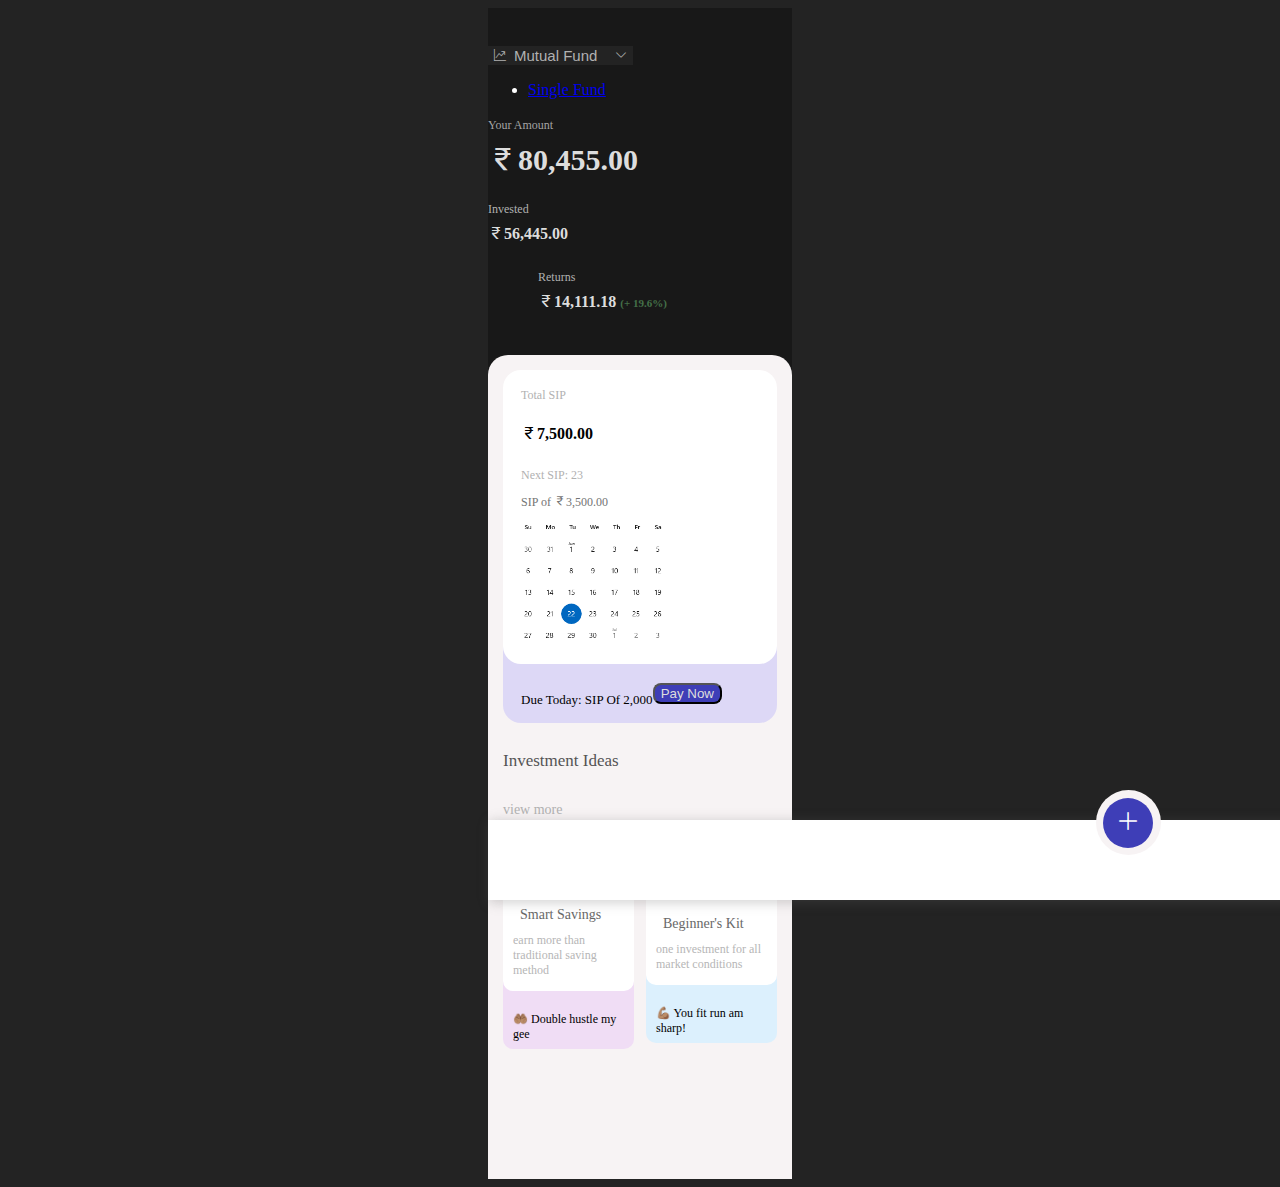
==== UI-1/index.html @ 88e8d6d8 "update" ====
<!DOCTYPE html>
<html lang="en">
<head>
    <meta charset="UTF-8">
    <meta http-equiv="X-UA-Compatible" content="IE=edge">
    <meta name="viewport" content="width=device-width, initial-scale=1.0">
    <title>Wallet UI</title>
    <link rel="stylesheet" href="assets/css/style.css">
    <link href="https://cdn.jsdelivr.net/npm/bootstrap@5.3.0-alpha1/dist/css/bootstrap.min.css" rel="stylesheet" integrity="sha384-GLhlTQ8iRABdZLl6O3oVMWSktQOp6b7In1Zl3/Jr59b6EGGoI1aFkw7cmDA6j6gD" crossorigin="anonymous">
    <link rel="stylesheet" href="https://cdn.jsdelivr.net/npm/bootstrap-icons@1.10.3/font/bootstrap-icons.css">
    <link rel="stylesheet" href="https://cdnjs.cloudflare.com/ajax/libs/font-awesome/6.2.1/css/all.min.css" integrity="sha512-MV7K8+y+gLIBoVD59lQIYicR65iaqukzvf/nwasF0nqhPay5w/9lJmVM2hMDcnK1OnMGCdVK+iQrJ7lzPJQd1w==" crossorigin="anonymous" referrerpolicy="no-referrer" />
</head>
<body>
    <section class="balance-section">
        <div class="container">
            <div class="dropdown">
                <button class="btn btn-secondary dropdown-toggle" type="button" data-bs-toggle="dropdown" aria-expanded="false">
                    <i class="bi bi-graph-up-arrow text-white"></i> Mutual Fund
                </button>
                <ul class="dropdown-menu bg-dark">
                  <li><a class="dropdown-item text-white" href="#">Single Fund</a></li>
                </ul>
            </div>
            <div class="balance-amt mt-3">
                <small>Your Amount</small>
                <h2><i class="bi bi-currency-rupee"></i>80,455.00</h2>
                <div class="extra-amt d-flex justify-content-start align-items-center">
                    <div class="col-lg-5 single-extra">
                        <div class="title">Invested</div>
                        <h5><i class="bi bi-currency-rupee"></i>56,445.00</h5>
                    </div>
                    <div class="col-lg-7 single-extra">
                        <div class="title">Returns</div>
                        <h5><i class="bi bi-currency-rupee"></i>14,111.18 <span>(+ 19.6%)</span></h5>
                    </div>
                </div>
            </div>
        </div>
    </section>

    <section class="main-section">
        <div class="sip-wrap">
            <div class="sip-top d-flex justify-content-between align-items-center">
                <div class="left">
                    <div class="child">
                        <div class="title">Total SIP</div>
                        <h4><i class="bi bi-currency-rupee"></i>7,500.00</h4>
                    </div>
                    <div class="child">
                        <div class="title">Next SIP: 23</div>
                        <p>SIP of <i class="bi bi-currency-rupee"></i>3,500.00</p>
                    </div>
                </div>
                <div class="right">
                    <img src="assets/img/controls-calendar-monthview (1).png" alt="" width="145" height="auto" class="img-fluid">
                </div>
            </div>
            <div class="sip-bottom d-flex justify-content-between align-items-center">
                <p>Due Today: SIP Of 2,000</p>
                <button class="btn btn-custom btn-sm">Pay Now</button>
            </div>
        </div>

        <div class="invest-area">
            <div class="header d-flex justify-content-between align-items-center">
                <h5>Investment Ideas</h5>
                <span>view more</span>
            </div>
            <div class="invest-body">
                <div class="single">
                    <div class="top">
                        <div class="header d-flex justify-content-start align-items-center">
                            <img src="assets/img/toppng.com-flower-bouquet-chess-2017-clip-art-white-small-flowers-1214x1590.png" class="img-fluid" alt="">
                            <p>Smart Savings</p>
                        </div>
                        <div class="body">
                            <p>earn more than traditional saving method</p>
                        </div>
                    </div>
                    <div class="bottom">
                        <p>🤲🏽 Double hustle my gee</p>
                    </div>
                </div>
                <div class="single">
                    <div class="top">
                        <div class="header d-flex justify-content-start align-items-center">
                            <img src="assets/img/pngfind.com-real-flower-png-1543551 (1).png" class="img-fluid" alt="">
                            <p>Beginner's Kit</p>
                        </div>
                        <div class="body">
                            <p>one investment for all market conditions</p>
                        </div>
                    </div>
                    <div class="bottom">
                        <p>💪🏽 You fit run am sharp!</p>
                    </div>
                </div>
            </div>
        </div>
    </section>

    <div class="bottom-nav">
        <div class="btn-wrap">
            <div class="btn-outer">
                <div class="plus-button"><i class="bi bi-plus-lg"></i></div>
            </div>
        </div>
        <div class="nav-links">
            <div class="single">
                <a href="#"><i class="fa-solid fa-house"></i></a>
                <a href="#"><i class="fa-solid fa-coins"></i></a>
            </div>
            <div class="single">
                <a href="#"><i class="fa-solid fa-file-lines"></i></a>
                <a href="#"><i class="fa-solid fa-user"></i></a>
            </div>
        </div>
    </div>

    <script src="https://cdn.jsdelivr.net/npm/bootstrap@5.3.0-alpha1/dist/js/bootstrap.bundle.min.js" integrity="sha384-w76AqPfDkMBDXo30jS1Sgez6pr3x5MlQ1ZAGC+nuZB+EYdgRZgiwxhTBTkF7CXvN" crossorigin="anonymous"></script>
</body>
</html>
---- UI-1/assets/css/style.css ----
:root {
    --black: #181818;
    --black-fade: #232323;
    --green: #447048;
    --gray: #F7F3F4;
    --purple: #DDD8F6;
    --blue: #3E3EB7;
    --off-white: #b1b1b1;
}

.balance-section {
    background: var(--black);
    padding: 38px 0px;
    color: #fff;
}

.balance-section .dropdown button {
    background: var(--black-fade);
    border: none;
    font-size: 15px;
    color: var(--off-white);
    display: flex;
    align-items: center;
}

.balance-section .dropdown button i {
    font-size: 12px;
    color: var(--off-white);
    margin-right: 8px;
}
.dropdown-toggle::after {
    border: none !important;
    font-family: "Bootstrap-icons";
    content: '\F282' !important;
    font-size: 12px;
    margin-left: 18px;
}

.balance-amt small {
    color: #A4A4A4;
    font-size: 12px;
}

.balance-amt h2 {
    color: #dddddd;
    font-size: 30px;
    margin-top: 10px;
}

.balance-amt .extra-amt .title {
    color: var(--off-white);
    font-size: 12px;
}

.balance-amt .extra-amt h5 {
    color: #dddddd;
    font-size: 16px;
    margin-top: 8px;
}

.balance-amt .extra-amt h5>span {
    color: var(--green);
    font-size: 11px;
}

.balance-amt .extra-amt .single-extra:nth-child(2) {
    margin-left: 50px;
}

.main-section {
    background: var(--gray);
    padding: 15px;
    border-top-left-radius: 20px;
    border-top-right-radius: 20px;
    margin-top: -20px;
    padding-bottom: 130px;
}

.sip-top {
    background: #fff;
    border-radius: 18px;
    padding: 18px;
    position: relative;
    z-index: 1 !important;
    /* box-shadow: 4px 15px 16px -5px rgba(0,0,0,0.21);
    -webkit-box-shadow: 4px 15px 16px -5px rgba(0,0,0,0.21);
    -moz-box-shadow: 4px 15px 16px -5px rgba(0,0,0,0.21); */
}

.sip-top .left .title {
    color: var(--off-white);
    font-size: 12px;
    margin-bottom: 5px;
}

.sip-top .left .child:nth-child(1) {
    margin-bottom: 25px;
}

.sip-top .left h4 {
    font-weight: 700;
    font-size: 16px;
}

.sip-top .left p {
    font-weight: 500;
    font-size: 12px;
    color: #747474;
}

.sip-bottom {
    background: var(--purple);
    border-bottom-left-radius: 18px;
    border-bottom-right-radius: 18px;
    padding: 30px 18px 2px 18px;
    margin-top: -27px;
    display: flex;
    align-items: center !important;
}

.sip-bottom p {
    font-size: 13px;
    padding-top: 12px;
}

.sip-bottom .btn-custom {
    background: var(--blue);
    border-radius: 8px;
    color: #dddddd;
}

.sip-bottom .btn-custom:hover {
    background: var(--blue);
    border-radius: 8px;
    color: #dddddd;
}

.invest-area .header {
    margin: 20px 0px;
}

.invest-area h5 {
    font-size: 17px;
    font-weight: 500;
    color: #555354;
}

.invest-area span {
    color: var(--off-white);
    font-size: 14px;
}

.invest-body {
    display: grid;
    grid-template-columns: repeat(2, 1fr);
    grid-template-rows: 1fr;
    grid-column-gap: 12px;
    grid-row-gap: 0px;
}

.invest-body .top {
    padding: 1px 10px;
    background: #fff;
    border-radius: 10px;
    position: relative;
    z-index: 1;
}

.invest-body .top .header img {
    width: 30px;
    height: auto;
    padding: 3px;
    border-radius: 4px;
    margin-top: -15px;
}

.invest-body .top .header p {
    font-weight: 500;
    color: #686868;
    margin-left: 7px;
    font-size: 14px;
}

.invest-body .single:nth-child(1) .top .header img {
    background: #F0DDF5;
}

.invest-body .single:nth-child(2) .top .header img {
    background: #DCF0FD;
}

.invest-body .top .body p {
    color: #B6B6B6;
    font-size: 12px;
    margin-top: -10px;
    font-weight: 500;
}

.invest-body .bottom {
    border-bottom-left-radius: 10px;
    border-bottom-right-radius: 10px;
    height: 40px;
    padding: 30px 10px 2px 10px;
    margin-top: -14px;
    display: flex;
    align-items: center !important;
}

.invest-body .single:nth-child(1) .bottom {
    background: #F0DDF5;
}

.invest-body .single:nth-child(2) .bottom {
    background: #DCF0FD;
}

.invest-body .bottom p {
    font-size: 12px;
}

.bottom-nav {
    background: #fff;
    position: fixed;
    bottom: 0;
    height: 80px;
    width: 100%;
    z-index: 3;
    box-shadow: 2px 2px 11px 1px rgba(98, 98, 98, 0.28);
    -webkit-box-shadow: 2px 2px 11px 1px rgba(98, 98, 98, 0.28);
    -moz-box-shadow: 2px 2px 11px 1px rgba(98, 98, 98, 0.28);
}

.bottom-nav .btn-wrap {
    display: flex;
}

.bottom-nav .btn-outer {
    background: var(--gray);
    width: 65px;
    height: 65px;
    margin: 0 auto;
    display: flex;
    align-items: center;
    justify-content: center;
    border-radius: 90px;
    cursor: pointer;
    margin-top: -30px;
}

.bottom-nav .plus-button {
    background: var(--blue);
    width: 50px;
    height: 50px;
    margin: 0 auto;
    display: flex;
    align-items: center;
    justify-content: center;
    border-radius: 90px;
    cursor: pointer;
}

.bottom-nav .plus-button i {
    color: #fff;
    font-size: 24px;
    font-weight: 900;
}

.bottom-nav .nav-links {
    display: grid;
    grid-template-columns: repeat(2, 1fr);
    grid-template-rows: 1fr;
    grid-column-gap: 0px;
    grid-row-gap: 0px;
}

.bottom-nav .single {
    margin-top: -5px;
    display: flex;
    justify-content: space-between;
    padding: 0px 40px;
}

.bottom-nav .single i {
    color: #B9B9B9;
    font-size: 20px;
}

.bottom-nav .single:nth-child(1) a:nth-child(2) i {
    color: var(--blue);
}

@media screen and (min-width: 995px) {
    body {
        background: var(--black-fade) !important;
        padding: 0px 480px;
    }
}
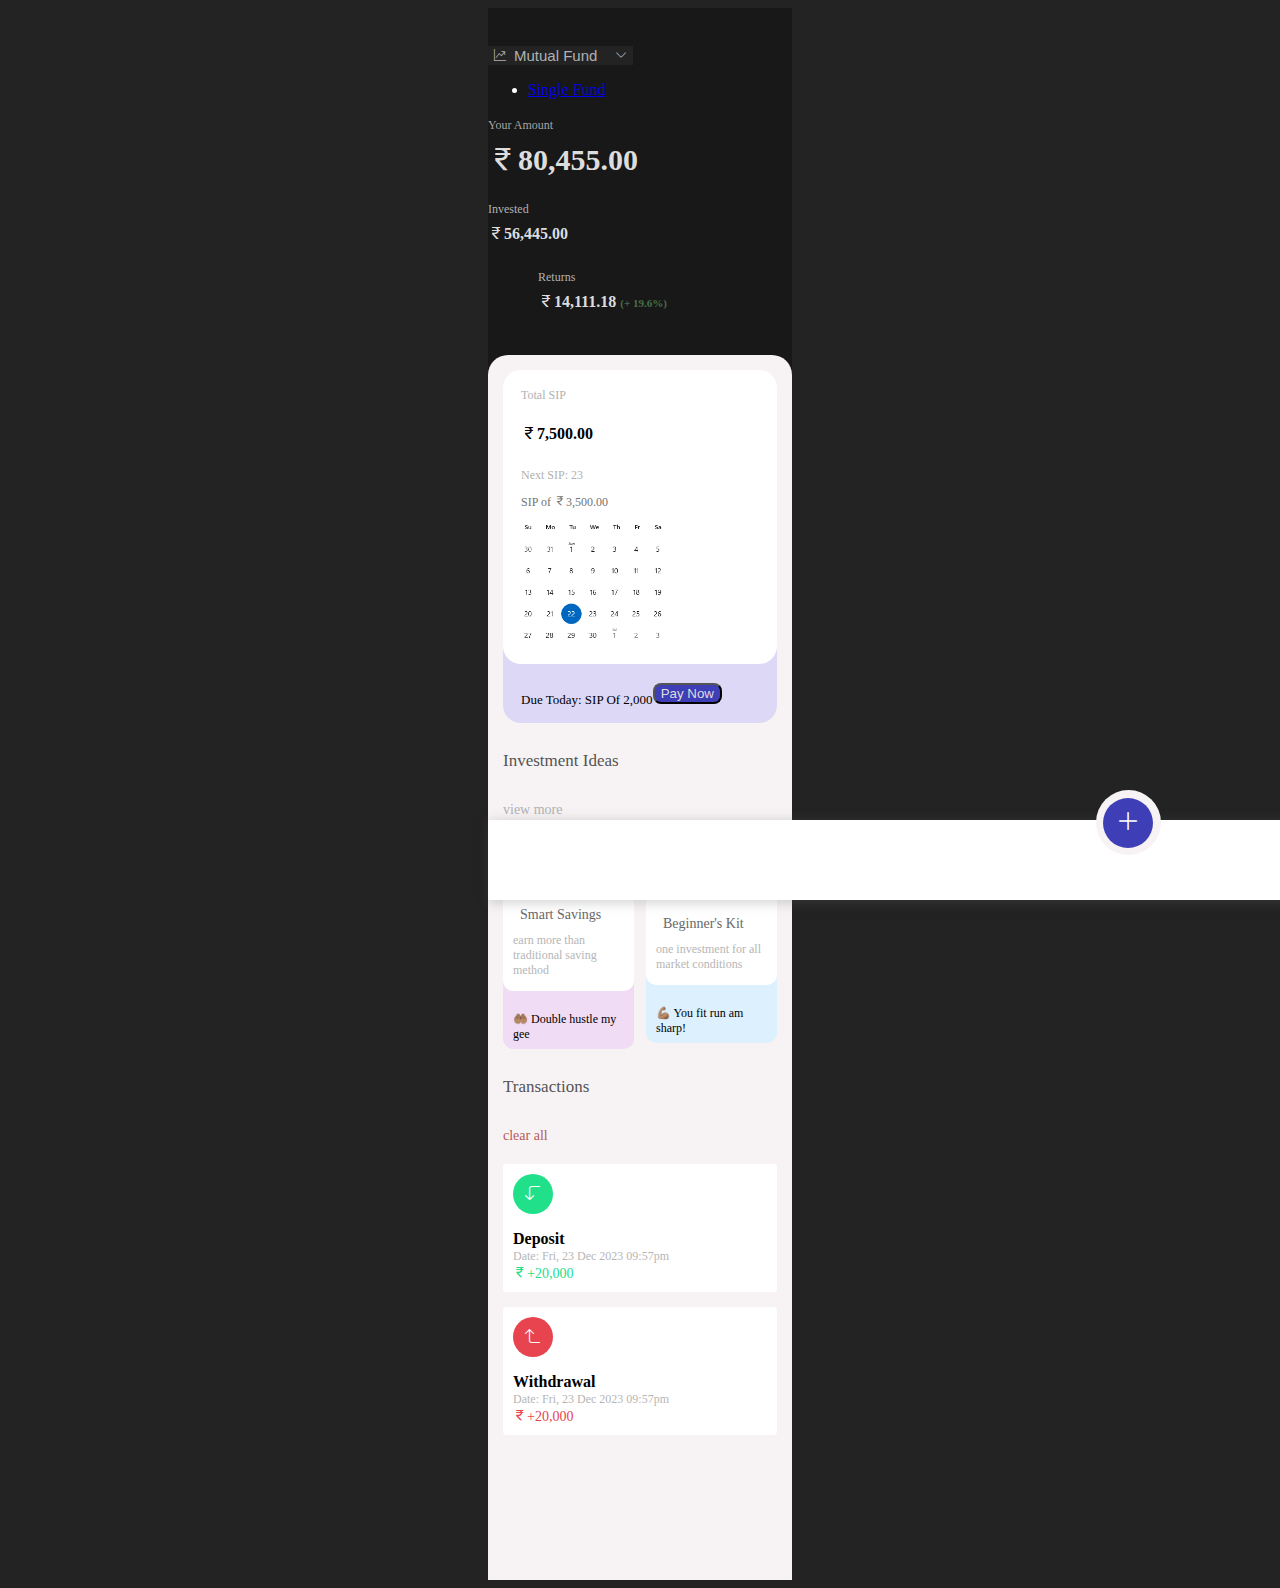
==== commit 954722ae: "added transactions section" ====
--- a/UI-1/index.html
+++ b/UI-1/index.html
@@ -97,6 +97,43 @@
                 </div>
             </div>
         </div>
+
+        <div class="transactions-area">
+            <div class="header d-flex justify-content-between align-items-center">
+                <h5>Transactions</h5>
+                <span>clear all</span>
+            </div>
+            <div class="transactions">
+                <div class="single-tnx d-flex align-items-center justify-content-between">
+                    <div class="tnx-left d-flex align-items-center justify-content-center">
+                        <div class="icon credit">
+                            <i class="bi bi-arrow-90deg-down"></i>
+                        </div>
+                        <div class="desc">
+                            <p>Deposit</p>
+                            <span>Date: Fri, 23 Dec 2023 09:57pm</span>
+                        </div>
+                    </div>
+                    <div class="tnx-right">
+                        <span class="credit"><i class="bi bi-currency-rupee"></i>+20,000</span>
+                    </div>
+                </div>
+                <div class="single-tnx d-flex align-items-center justify-content-between">
+                    <div class="tnx-left d-flex align-items-center justify-content-center">
+                        <div class="icon debit">
+                            <i class="bi bi-arrow-90deg-up"></i>
+                        </div>
+                        <div class="desc">
+                            <p>Withdrawal</p>
+                            <span>Date: Fri, 23 Dec 2023 09:57pm</span>
+                        </div>
+                    </div>
+                    <div class="tnx-right">
+                        <span class="debit"><i class="bi bi-currency-rupee"></i>+20,000</span>
+                    </div>
+                </div>
+            </div>
+        </div>
     </section>
 
     <div class="bottom-nav">
--- a/UI-1/assets/css/style.css
+++ b/UI-1/assets/css/style.css
@@ -217,6 +217,75 @@
 .invest-body .bottom p {
     font-size: 12px;
 }
+
+
+
+.transactions-area .header {
+    margin: 20px 0px;
+}
+
+.transactions-area .header h5 {
+    font-size: 17px;
+    font-weight: 500;
+    color: #555354;
+}
+
+.transactions-area .header span {
+    color: rgb(184, 89, 89);
+    font-size: 14px;
+}
+
+.single-tnx {
+    background: rgb(255, 255, 255);
+    padding: 10px;
+    border-radius: 4px;
+    margin-bottom: 15px;
+}
+
+.single-tnx .icon {
+    width: 40px;
+    height: 40px;
+    border-radius: 90px;
+    display: flex;
+    align-items: center;
+    justify-content: center;
+    color: #fff;
+    margin-right: 15px;
+}
+
+.single-tnx .icon.credit {
+    background: rgb(33, 224, 138);
+}
+
+.single-tnx .icon.debit {
+    background: rgb(231, 68, 79);
+}
+
+.single-tnx .desc p {
+    font-size: 16px;
+    font-weight: 700;
+    margin-bottom: -2px;
+}
+
+.single-tnx .desc span {
+    font-size: 12px;
+    color: #B6B6B6;
+}
+
+.single-tnx .tnx-right span {
+    font-size: 14px;
+    font-weight: 500;
+}
+
+.single-tnx .tnx-right span.credit {
+    color: rgb(33, 224, 138);
+}
+
+.single-tnx .tnx-right span.debit {
+    color: rgb(231, 68, 79);
+}
+
+
 
 .bottom-nav {
     background: #fff;
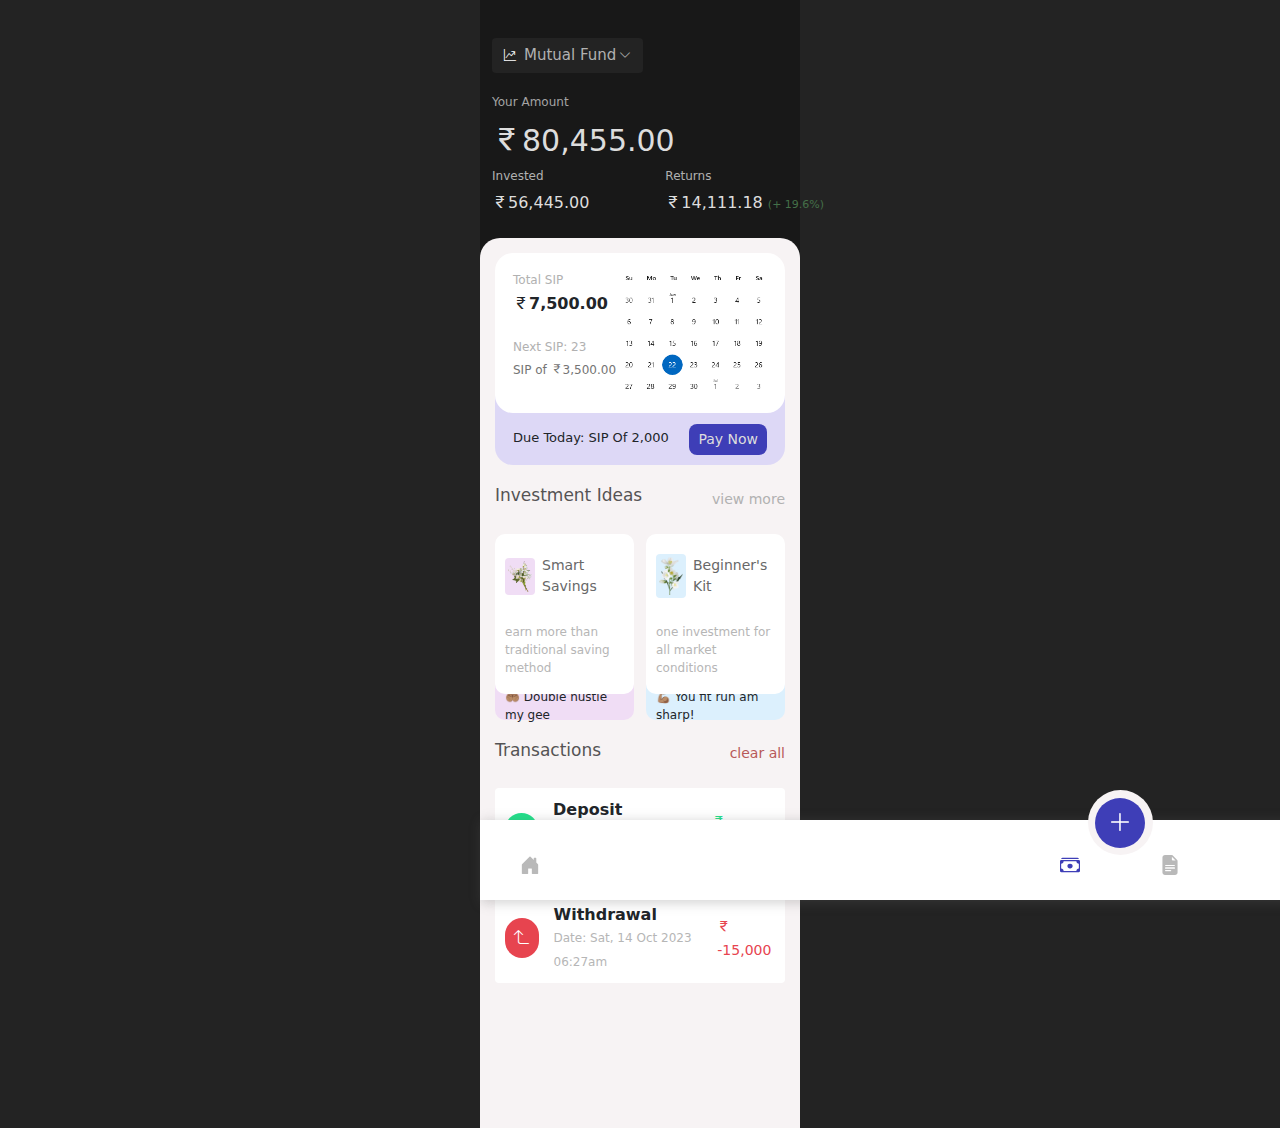
==== commit b09f41a3: "switched UI-1 icon resources to local" ====
--- a/UI-1/index.html
+++ b/UI-1/index.html
@@ -6,9 +6,8 @@
     <meta name="viewport" content="width=device-width, initial-scale=1.0">
     <title>Wallet UI</title>
     <link rel="stylesheet" href="assets/css/style.css">
-    <link href="https://cdn.jsdelivr.net/npm/bootstrap@5.3.0-alpha1/dist/css/bootstrap.min.css" rel="stylesheet" integrity="sha384-GLhlTQ8iRABdZLl6O3oVMWSktQOp6b7In1Zl3/Jr59b6EGGoI1aFkw7cmDA6j6gD" crossorigin="anonymous">
-    <link rel="stylesheet" href="https://cdn.jsdelivr.net/npm/bootstrap-icons@1.10.3/font/bootstrap-icons.css">
-    <link rel="stylesheet" href="https://cdnjs.cloudflare.com/ajax/libs/font-awesome/6.2.1/css/all.min.css" integrity="sha512-MV7K8+y+gLIBoVD59lQIYicR65iaqukzvf/nwasF0nqhPay5w/9lJmVM2hMDcnK1OnMGCdVK+iQrJ7lzPJQd1w==" crossorigin="anonymous" referrerpolicy="no-referrer" />
+    <link rel="stylesheet" href="assets/css/bootstrap.min.css">
+    <link rel="stylesheet" href="assets/css/bootstrap-icons.css">
 </head>
 <body>
     <section class="balance-section">
@@ -125,11 +124,11 @@
                         </div>
                         <div class="desc">
                             <p>Withdrawal</p>
-                            <span>Date: Fri, 23 Dec 2023 09:57pm</span>
+                            <span>Date: Sat, 14 Oct 2023 06:27am</span>
                         </div>
                     </div>
                     <div class="tnx-right">
-                        <span class="debit"><i class="bi bi-currency-rupee"></i>+20,000</span>
+                        <span class="debit"><i class="bi bi-currency-rupee"></i>-15,000</span>
                     </div>
                 </div>
             </div>
@@ -144,16 +143,16 @@
         </div>
         <div class="nav-links">
             <div class="single">
-                <a href="#"><i class="fa-solid fa-house"></i></a>
-                <a href="#"><i class="fa-solid fa-coins"></i></a>
+                <a href="#"><i class="bi bi-house-door-fill"></i></a>
+                <a href="#"><i class="bi bi-cash-stack"></i></a>
             </div>
             <div class="single">
-                <a href="#"><i class="fa-solid fa-file-lines"></i></a>
-                <a href="#"><i class="fa-solid fa-user"></i></a>
+                <a href="#"><i class="bi bi-file-earmark-text-fill"></i></a>
+                <a href="#"><i class="bi bi-person-fill"></i></a>
             </div>
         </div>
     </div>
 
-    <script src="https://cdn.jsdelivr.net/npm/bootstrap@5.3.0-alpha1/dist/js/bootstrap.bundle.min.js" integrity="sha384-w76AqPfDkMBDXo30jS1Sgez6pr3x5MlQ1ZAGC+nuZB+EYdgRZgiwxhTBTkF7CXvN" crossorigin="anonymous"></script>
+    <script src="assets/js/bootstrap.bundle.min.js"></script>
 </body>
 </html>